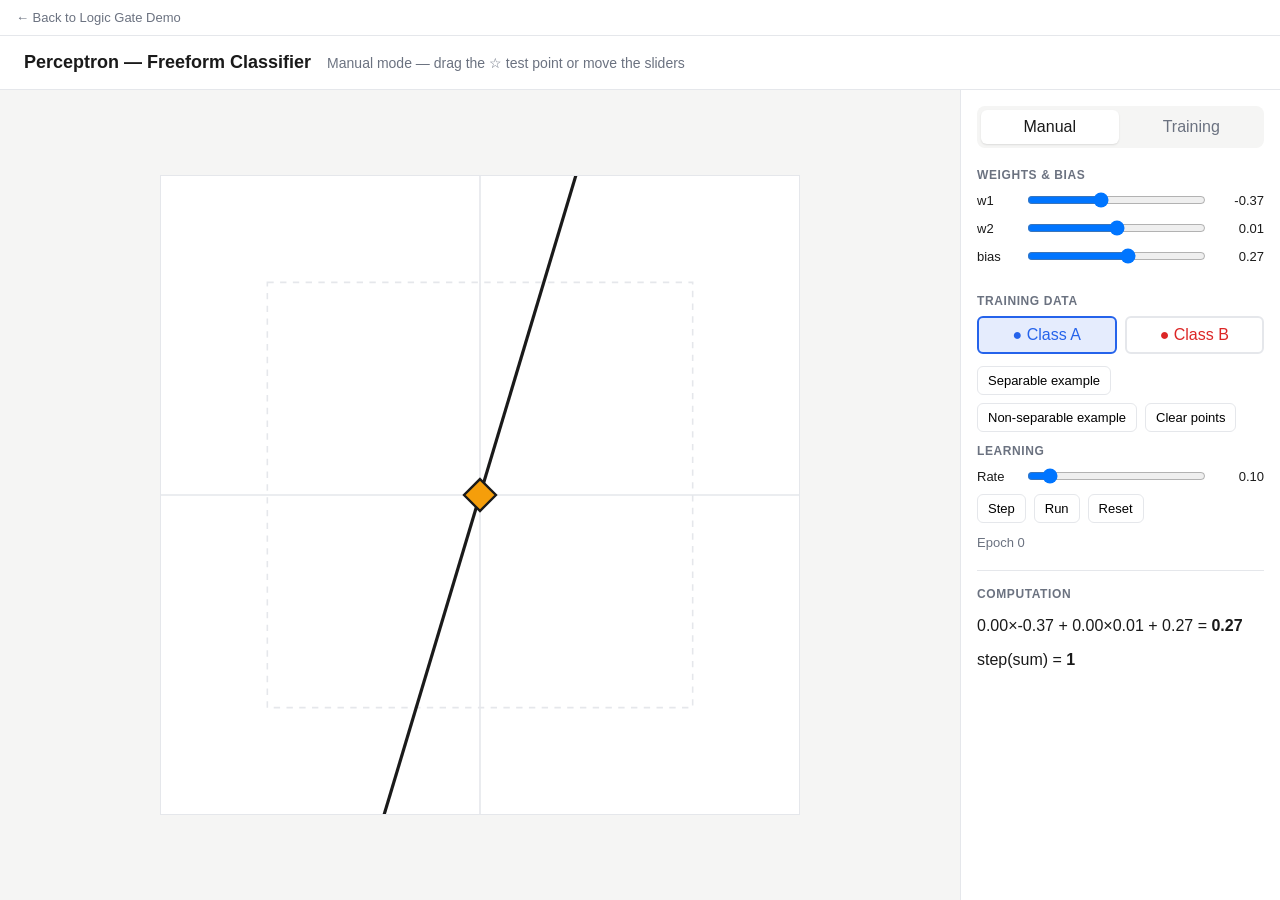
==== freeform.html @ 7933e02e "Add the freeform prototype to the demo app" ====
<!doctype html>
<html lang="en">
  <head>
    <meta charset="utf-8" />
    <title>Perceptron: Freeform Classifier</title>
    <link rel="stylesheet" href="freeform.css" />
  </head>
  <body>
    <a href="index.html" class="back-link">← Back to Logic Gate Demo</a>
    <div id="app"></div>
    <script type="module" src="freeform.js"></script>
  </body>
</html>
---- freeform.css ----
:root {
  --class-a: #2563eb;
  --class-b: #dc2626;
  --ink: #1a1a1a;
  --muted: #6b7280;
  --bg: #f5f5f4;
  --panel-bg: #ffffff;
  --border: #e5e7eb;
}

* {
  box-sizing: border-box;
}

html,
body {
  height: 100%;
  margin: 0;
}

body {
  display: flex;
  flex-direction: column;
  font-family: -apple-system, BlinkMacSystemFont, "Segoe UI", Helvetica, Arial, sans-serif;
  color: var(--ink);
  background: var(--bg);
}

button {
  font: inherit;
  cursor: pointer;
}

.back-link {
  flex: none;
  display: block;
  padding: 10px 16px;
  color: var(--muted);
  text-decoration: none;
  font-size: 13px;
  border-bottom: 1px solid var(--border);
  background: var(--panel-bg);
}
.back-link:hover {
  color: var(--ink);
}

#app {
  flex: 1;
  min-height: 0;
}

/* --- Generic mode-visibility mechanism --- */
[data-mode="manual"] [data-training-only] {
  display: none !important;
}
[data-mode="training"] [data-manual-only] {
  display: none !important;
}

/* --- Plane (SVG) --- */
svg[data-role="plane"] {
  display: block;
  width: 100%;
  height: 100%;
  background: var(--panel-bg);
}

.plane-active-region {
  fill: none;
  stroke: var(--border);
  stroke-width: 1;
  stroke-dasharray: 4 4;
}

.plane-axis {
  stroke: var(--border);
  stroke-width: 1;
}

.plane-boundary {
  stroke: var(--ink);
  stroke-width: 2;
}

.plane-point {
  stroke: white;
  stroke-width: 1.5;
}
.plane-point.class-a {
  fill: var(--class-a);
}
.plane-point.class-b {
  fill: var(--class-b);
}

.plane-test-point {
  fill: #f59e0b;
  stroke: var(--ink);
  stroke-width: 1.5;
}

/* ============================================================
   Side-by-side dashboard layout (ported from prototype Variant A)
   ============================================================ */
.variant-a {
  display: flex;
  flex-direction: column;
  height: 100%;
}

.va-header {
  display: flex;
  align-items: baseline;
  gap: 16px;
  padding: 16px 24px;
  border-bottom: 1px solid var(--border);
  background: var(--panel-bg);
}
.va-header h1 {
  font-size: 18px;
  margin: 0;
}
.va-status {
  margin: 0;
  color: var(--muted);
  font-size: 14px;
}

.va-body {
  flex: 1;
  display: grid;
  grid-template-columns: 1fr 320px;
  min-height: 0;
}

.va-plane-col {
  padding: 24px;
  display: flex;
  align-items: center;
  justify-content: center;
  min-height: 0;
}
.va-plane-col svg {
  max-width: 640px;
  max-height: 640px;
  aspect-ratio: 1 / 1;
  border: 1px solid var(--border);
}

.va-sidebar {
  border-left: 1px solid var(--border);
  background: var(--panel-bg);
  padding: 16px;
  overflow-y: auto;
  display: flex;
  flex-direction: column;
  gap: 20px;
}

.va-tabs {
  display: flex;
  gap: 4px;
  background: var(--bg);
  border-radius: 8px;
  padding: 4px;
}
.va-tab {
  flex: 1;
  padding: 8px;
  border: none;
  background: transparent;
  border-radius: 6px;
  font-weight: 500;
  color: var(--muted);
}
.va-tab.active {
  background: var(--panel-bg);
  color: var(--ink);
  box-shadow: 0 1px 2px rgba(0, 0, 0, 0.1);
}

.va-panel h2,
.va-computation h2 {
  font-size: 12px;
  text-transform: uppercase;
  letter-spacing: 0.05em;
  color: var(--muted);
  margin: 0 0 8px;
}

.va-slider-row {
  display: grid;
  grid-template-columns: 40px 1fr 48px;
  align-items: center;
  gap: 8px;
  font-size: 13px;
  margin-bottom: 8px;
}
.va-value {
  text-align: right;
  font-variant-numeric: tabular-nums;
}

.va-class-toggle {
  display: flex;
  gap: 8px;
  margin-bottom: 12px;
}
.class-a-btn,
.class-b-btn {
  flex: 1;
  padding: 8px;
  border: 2px solid var(--border);
  border-radius: 6px;
  background: var(--panel-bg);
}
.class-a-btn {
  color: var(--class-a);
}
.class-b-btn {
  color: var(--class-b);
}
.class-a-btn.active {
  border-color: var(--class-a);
  background: color-mix(in srgb, var(--class-a) 12%, white);
}
.class-b-btn.active {
  border-color: var(--class-b);
  background: color-mix(in srgb, var(--class-b) 12%, white);
}

.va-buttons {
  display: flex;
  gap: 8px;
  flex-wrap: wrap;
  margin-bottom: 12px;
}
.va-buttons button {
  padding: 6px 10px;
  border: 1px solid var(--border);
  border-radius: 6px;
  background: var(--panel-bg);
  font-size: 13px;
}
.va-buttons button:hover {
  background: var(--bg);
}

.va-epoch {
  font-size: 13px;
  color: var(--muted);
  margin: 0;
}

.va-computation {
  border-top: 1px solid var(--border);
  padding-top: 16px;
}
.va-formula {
  font-variant-numeric: tabular-nums;
}
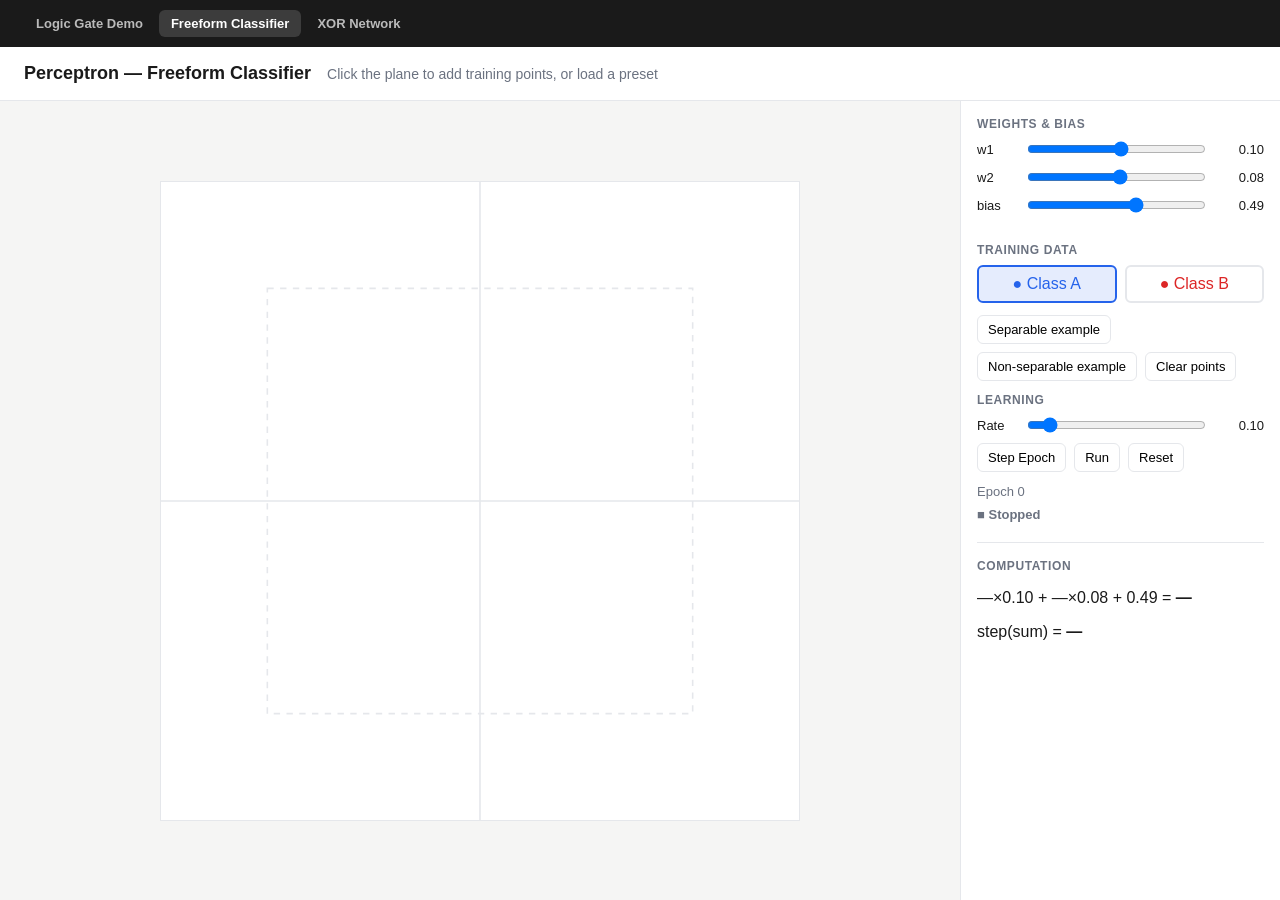
==== commit 7c88f713: "Add a navbar" ====
--- a/freeform.html
+++ b/freeform.html
@@ -4,9 +4,9 @@
     <meta charset="utf-8" />
     <title>Perceptron: Freeform Classifier</title>
     <link rel="stylesheet" href="freeform.css" />
+    <link rel="stylesheet" href="nav.css" />
   </head>
   <body>
-    <a href="index.html" class="back-link">← Back to Logic Gate Demo</a>
     <div id="app"></div>
     <script type="module" src="freeform.js"></script>
   </body>
--- a/freeform.css
+++ b/freeform.css
@@ -6,6 +6,7 @@
   --bg: #f5f5f4;
   --panel-bg: #ffffff;
   --border: #e5e7eb;
+  --correct: #16a34a;
 }
 
 * {
@@ -31,31 +32,9 @@
   cursor: pointer;
 }
 
-.back-link {
-  flex: none;
-  display: block;
-  padding: 10px 16px;
-  color: var(--muted);
-  text-decoration: none;
-  font-size: 13px;
-  border-bottom: 1px solid var(--border);
-  background: var(--panel-bg);
-}
-.back-link:hover {
-  color: var(--ink);
-}
-
 #app {
   flex: 1;
   min-height: 0;
-}
-
-/* --- Generic mode-visibility mechanism --- */
-[data-mode="manual"] [data-training-only] {
-  display: none !important;
-}
-[data-mode="training"] [data-manual-only] {
-  display: none !important;
 }
 
 /* --- Plane (SVG) --- */
@@ -94,12 +73,6 @@
   fill: var(--class-b);
 }
 
-.plane-test-point {
-  fill: #f59e0b;
-  stroke: var(--ink);
-  stroke-width: 1.5;
-}
-
 /* ============================================================
    Side-by-side dashboard layout (ported from prototype Variant A)
    ============================================================ */
@@ -156,28 +129,6 @@
   display: flex;
   flex-direction: column;
   gap: 20px;
-}
-
-.va-tabs {
-  display: flex;
-  gap: 4px;
-  background: var(--bg);
-  border-radius: 8px;
-  padding: 4px;
-}
-.va-tab {
-  flex: 1;
-  padding: 8px;
-  border: none;
-  background: transparent;
-  border-radius: 6px;
-  font-weight: 500;
-  color: var(--muted);
-}
-.va-tab.active {
-  background: var(--panel-bg);
-  color: var(--ink);
-  box-shadow: 0 1px 2px rgba(0, 0, 0, 0.1);
 }
 
 .va-panel h2,
@@ -253,6 +204,27 @@
   margin: 0;
 }
 
+.training-indicator {
+  margin: 8px 0 0;
+  font-size: 13px;
+  font-weight: 600;
+  color: var(--muted);
+}
+.training-indicator.running {
+  color: var(--correct);
+  animation: training-pulse 1s ease-in-out infinite;
+}
+
+@keyframes training-pulse {
+  0%,
+  100% {
+    opacity: 1;
+  }
+  50% {
+    opacity: 0.4;
+  }
+}
+
 .va-computation {
   border-top: 1px solid var(--border);
   padding-top: 16px;
--- a/nav.css
+++ b/nav.css
@@ -0,0 +1,21 @@
+.site-nav {
+  display: flex;
+  gap: 4px;
+  padding: 10px 24px;
+  background: #1a1a1a;
+}
+.site-nav-link {
+  padding: 6px 12px;
+  border-radius: 6px;
+  color: rgba(255, 255, 255, 0.7);
+  text-decoration: none;
+  font-size: 13px;
+  font-weight: 600;
+}
+.site-nav-link:hover {
+  color: white;
+}
+.site-nav-link.active {
+  background: rgba(255, 255, 255, 0.15);
+  color: white;
+}
